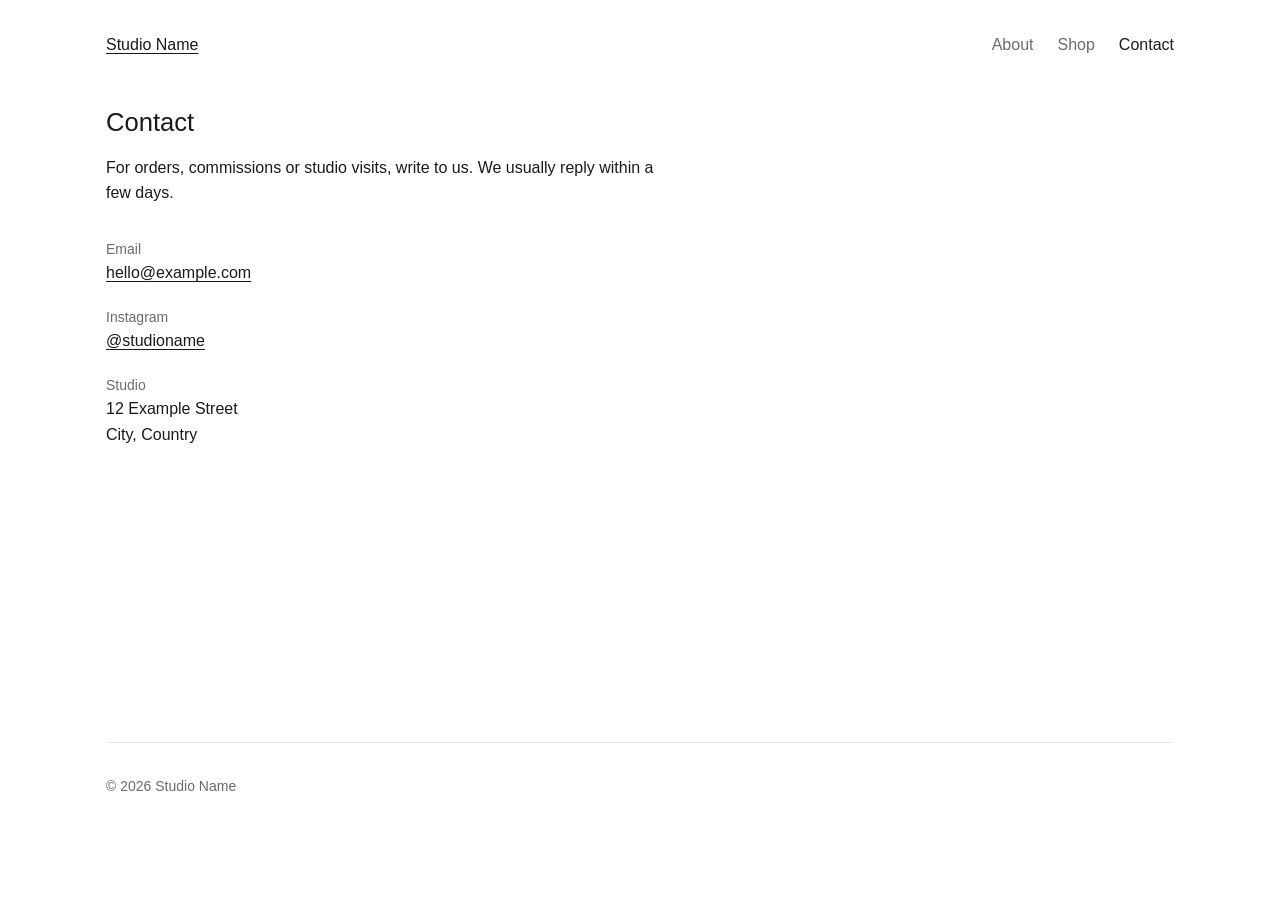
==== contact.html @ 9892587d "Initial commit" ====
<!doctype html>
<html lang="en">
<head>
  <meta charset="utf-8">
  <meta name="viewport" content="width=device-width, initial-scale=1">
  <title>Contact — Studio Name</title>
  <meta name="description" content="Get in touch with Studio Name.">
  <link rel="stylesheet" href="styles.css">
</head>
<body>
<div class="page">

  <header>
    <a href="index.html" class="evaevaevaluation">Studio Name</a>
    <nav>
      <a href="index.html">About</a>
      <a href="shop.html">Shop</a>
      <a href="contact.html" aria-current="page">Contact</a>
    </nav>
  </header>

  <main>
    <!-- ===== CONTACT DETAILS: edit the words and links below.
         The email appears twice on the line (after mailto: and between the tags). ===== -->
    <section class="contact">
      <h1>Contact</h1>
      <p>For orders, commissions or studio visits, write to us. We usually reply within a few days.</p>

      <dl>
        <dt>Email</dt>
        <dd><a href="mailto:hello@example.com">hello@example.com</a></dd>

        <dt>Instagram</dt>
        <dd><a href="https://instagram.com/studioname">@studioname</a></dd>

        <dt>Studio</dt>
        <dd>12 Example Street<br>City, Country</dd>
      </dl>
    </section>
  </main>

  <footer>
    <p>© 2026 Studio Name</p>
  </footer>

</div>
<script src="js/birds.js"></script>
</body>
</html>
---- styles.css ----
/* =========================================================
   Shared styles for every page.
   Change the look of the whole site by editing these values.
   ========================================================= */
:root {
  --bg: #ffffff;
  --text: #1a1a1a;
  --muted: #6b6b6b;          /* captions, prices, small text */
  --line: #e6e6e6;           /* thin dividers */
  --font: Arial, sans-serif;
  --size: 16px;              /* base text size */
  --max: 1100px;             /* maximum page width */
  --gap: 24px;               /* space between pictures */
}

* { box-sizing: border-box; }

body {
  margin: 0;
  background: var(--bg);
  color: var(--text);
  font: 400 var(--size)/1.6 var(--font);
}

h1, h2, h3, strong, b { font-weight: 400; }
h1 { font-size: 1.6rem; line-height: 1.3; margin: 0 0 16px; }
h2 { font-size: 1.15rem; margin: 0 0 8px; }
h3 { font-size: 1rem; margin: 12px 0 2px; }
p { margin: 0 0 16px; }
a { color: inherit; text-underline-offset: 3px; }
img { display: block; max-width: 100%; }

/* Page layout */
.page { max-width: var(--max); margin: 0 auto; padding: 0 16px; }

header {
  display: flex; justify-content: space-between; align-items: baseline; flex-wrap: wrap; gap: 12px;
  padding: 32px 0 48px;
}
.site-name { text-decoration: none; }
nav { display: flex; gap: 24px; }
nav a { text-decoration: none; color: var(--muted); }
nav a:hover, nav a[aria-current="page"] { color: var(--text); }

main { min-height: 60vh; }

.intro { max-width: 560px; margin-bottom: 64px; }

footer {
  margin-top: 96px; padding: 32px 0;
  border-top: 1px solid var(--line);
  color: var(--muted); font-size: .875rem;
}

/* Picture grid (home + shop) */
.grid {
  display: grid; gap: var(--gap);
  grid-template-columns: repeat(auto-fill, minmax(260px, 1fr));
}
.grid figure, .item { margin: 0; }
.grid img {
  width: 100%; aspect-ratio: 4 / 5; object-fit: cover;
  background: #f4f4f4;
}
figcaption, .price { color: var(--muted); font-size: .875rem; margin-top: 8px; }
.item p { margin: 0; }

/* Shop: delivery picker and buy buttons */
.delivery { display: flex; align-items: baseline; gap: 12px; flex-wrap: wrap; margin-bottom: 40px; }
.delivery label { color: var(--muted); font-size: .875rem; }
select {
  font: inherit; color: var(--text); background: var(--bg);
  border: 0; border-bottom: 1px solid var(--text); border-radius: 0;
  padding: 4px 0;
}
.buy {
  font: inherit; font-size: .875rem; color: var(--text);
  background: none; border: 0; padding: 0; margin-top: 8px;
  text-decoration: underline; text-underline-offset: 3px; cursor: pointer;
}
.buy:disabled { color: var(--muted); cursor: default; }
.shop-error { color: var(--text); font-size: .875rem; margin: -24px 0 40px; }

/* Contact page */
.contact { max-width: 560px; }
.contact dl { margin: 32px 0 0; }
.contact dt { color: var(--muted); font-size: .875rem; }
.contact dd { margin: 0 0 20px; }

@media (max-width: 600px) {
  header { padding: 24px 0 32px; }
  nav { gap: 16px; }
}

/* Birds that follow the mouse (js/birds.js) */
.birds { position: fixed; inset: 0; width: 100%; height: 100%; pointer-events: none; z-index: 999; }
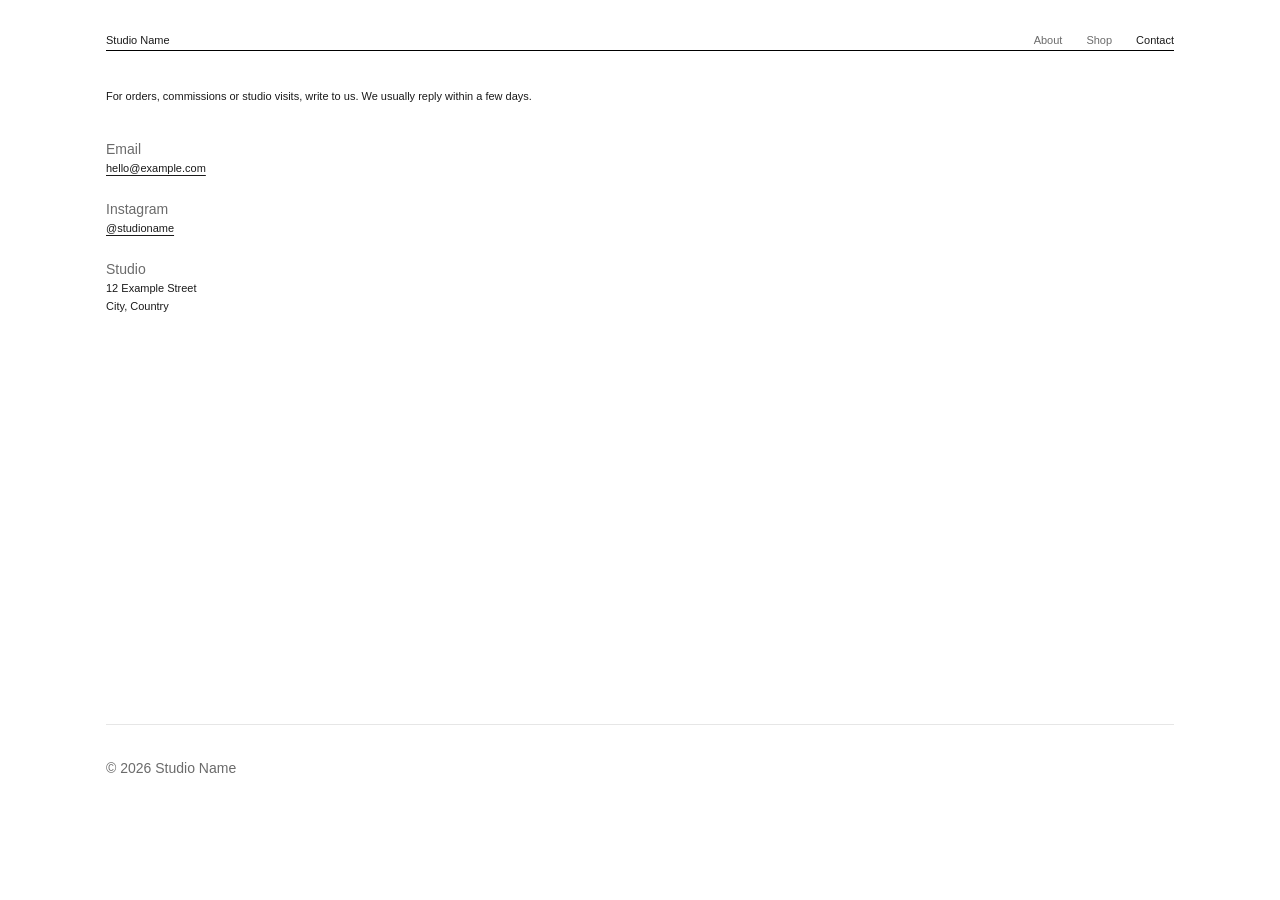
==== commit 2eb695a0: "smaller font" ====
--- a/contact.html
+++ b/contact.html
@@ -11,7 +11,7 @@
 <div class="page">
 
   <header>
-    <a href="index.html" class="evaevaevaluation">Studio Name</a>
+    <a href="index.html" class="site-name">Studio Name</a>
     <nav>
       <a href="index.html">About</a>
       <a href="shop.html">Shop</a>
@@ -23,7 +23,6 @@
     <!-- ===== CONTACT DETAILS: edit the words and links below.
          The email appears twice on the line (after mailto: and between the tags). ===== -->
     <section class="contact">
-      <h1>Contact</h1>
       <p>For orders, commissions or studio visits, write to us. We usually reply within a few days.</p>
 
       <dl>
--- a/styles.css
+++ b/styles.css
@@ -8,7 +8,7 @@
   --muted: #6b6b6b;          /* captions, prices, small text */
   --line: #e6e6e6;           /* thin dividers */
   --font: Arial, sans-serif;
-  --size: 16px;              /* base text size */
+  --size: 11px;              /* base text size */
   --max: 1100px;             /* maximum page width */
   --gap: 24px;               /* space between pictures */
 }
@@ -35,7 +35,9 @@
 
 header {
   display: flex; justify-content: space-between; align-items: baseline; flex-wrap: wrap; gap: 12px;
-  padding: 32px 0 48px;
+  padding: 32px 0 0;
+  border-bottom: 1px solid #000;
+  margin-bottom: 1cm;
 }
 .site-name { text-decoration: none; }
 nav { display: flex; gap: 24px; }
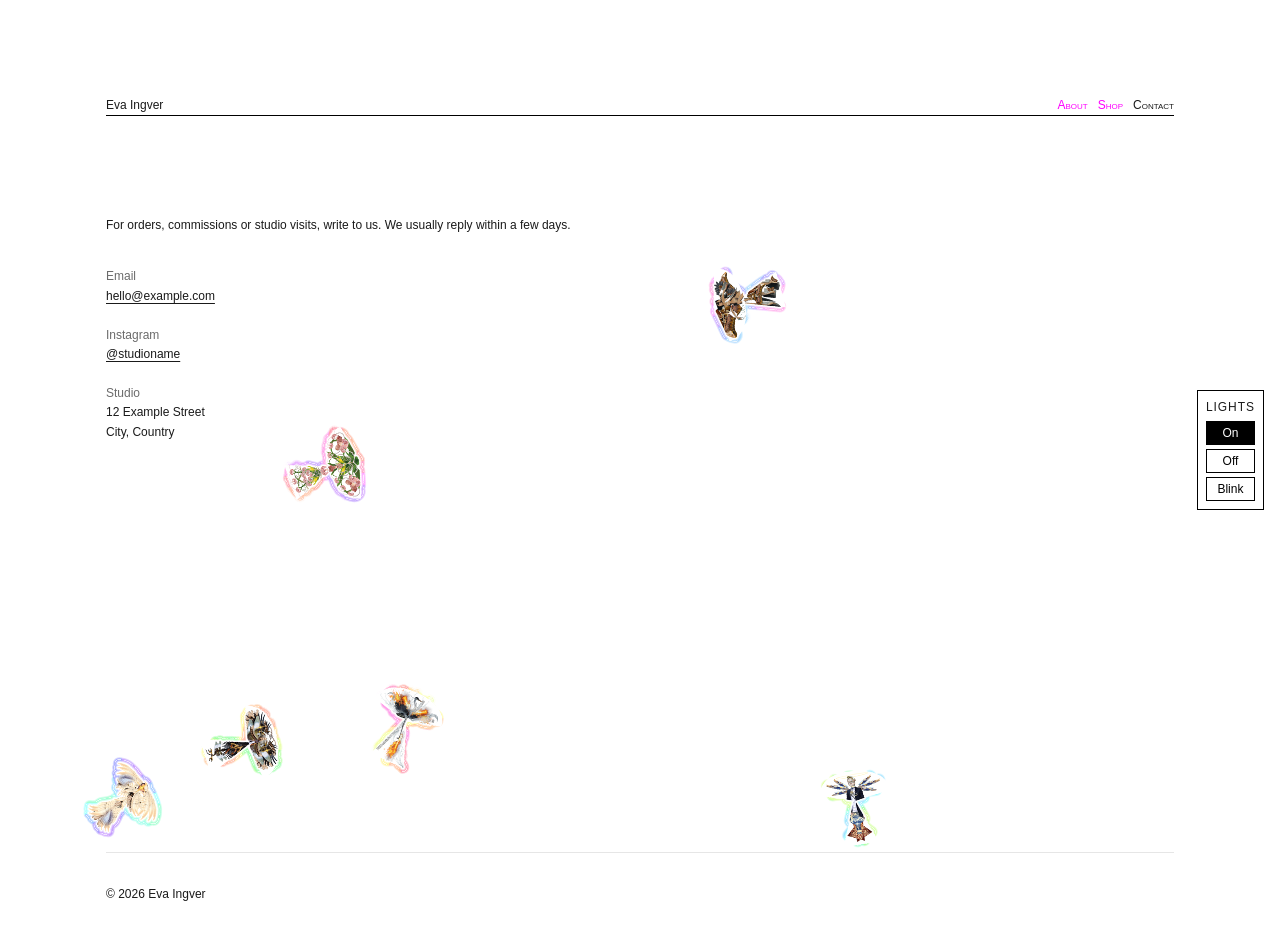
==== commit 308f0898: "more space under header" ====
--- a/contact.html
+++ b/contact.html
@@ -11,7 +11,7 @@
 <div class="page">
 
   <header>
-    <a href="index.html" class="site-name">Studio Name</a>
+    <a href="index.html" class="site-name">Eva Ingver</a>
     <nav>
       <a href="index.html">About</a>
       <a href="shop.html">Shop</a>
@@ -22,9 +22,12 @@
   <main>
     <!-- ===== CONTACT DETAILS: edit the words and links below.
          The email appears twice on the line (after mailto: and between the tags). ===== -->
+    <section class="intro intro--far"></section>
     <section class="contact">
       <p>For orders, commissions or studio visits, write to us. We usually reply within a few days.</p>
-
+      <section>
+      <section></section>
+      <section></section>
       <dl>
         <dt>Email</dt>
         <dd><a href="mailto:hello@example.com">hello@example.com</a></dd>
@@ -39,7 +42,7 @@
   </main>
 
   <footer>
-    <p>© 2026 Studio Name</p>
+    <p>© 2026 Eva Ingver</p>
   </footer>
 
 </div>
--- a/styles.css
+++ b/styles.css
@@ -5,10 +5,11 @@
 :root {
   --bg: #ffffff;
   --text: #1a1a1a;
-  --muted: #6b6b6b;          /* captions, prices, small text */
+  --muted: #6b6b6b;          /* captions, small text */
+  --titles: #ff00ff;         /* menu links */
   --line: #e6e6e6;           /* thin dividers */
   --font: Arial, sans-serif;
-  --size: 11px;              /* base text size */
+  --size: 12px;              /* base text size */
   --max: 1100px;             /* maximum page width */
   --gap: 24px;               /* space between pictures */
 }
@@ -22,10 +23,12 @@
   font: 400 var(--size)/1.6 var(--font);
 }
 
+/* One font and size for all text: change --font and --size at the top to change it everywhere. */
 h1, h2, h3, strong, b { font-weight: 400; }
-h1 { font-size: 1.6rem; line-height: 1.3; margin: 0 0 16px; }
-h2 { font-size: 1.15rem; margin: 0 0 8px; }
-h3 { font-size: 1rem; margin: 12px 0 2px; }
+button, input, select, textarea { font: inherit; }
+h1 { font-size: inherit; margin: 0 0 16px; }
+h2 { font-size: inherit; margin: 0 0 8px; }
+h3 { font-size: inherit; margin: 12px 0 2px; }
 p { margin: 0 0 16px; }
 a { color: inherit; text-underline-offset: 3px; }
 img { display: block; max-width: 100%; }
@@ -35,23 +38,25 @@
 
 header {
   display: flex; justify-content: space-between; align-items: baseline; flex-wrap: wrap; gap: 12px;
-  padding: 32px 0 0;
+  padding: 96px 0 0;              /* room above the line for the resting birds */
   border-bottom: 1px solid #000;
   margin-bottom: 1cm;
 }
 .site-name { text-decoration: none; }
-nav { display: flex; gap: 24px; }
-nav a { text-decoration: none; color: var(--muted); }
+nav { display: flex; gap: 10px; }     /* space between Work, Shop, Contact */
+nav a { text-decoration: none; color: var(--titles); font-variant: small-caps; }
 nav a:hover, nav a[aria-current="page"] { color: var(--text); }
 
 main { min-height: 60vh; }
 
 .intro { max-width: 560px; margin-bottom: 64px; }
+.intro--far { margin-top: var(--intro-space); }   /* home page sentence, far below the header */
+:root { --intro-space: 100px; }                   /* how far: make it bigger or smaller */
 
 footer {
   margin-top: 96px; padding: 32px 0;
   border-top: 1px solid var(--line);
-  color: var(--muted); font-size: .875rem;
+  color: var(--text);
 }
 
 /* Picture grid (home + shop) */
@@ -59,40 +64,129 @@
   display: grid; gap: var(--gap);
   grid-template-columns: repeat(auto-fill, minmax(260px, 1fr));
 }
+/* Shop pictures: each at least this wide (bigger number = bigger pictures, fewer per row) */
+:root { --shop-picture: 420px; }
+.shop .grid { grid-template-columns: repeat(auto-fill, minmax(min(var(--shop-picture), 100%), 1fr)); }
 .grid figure, .item { margin: 0; }
 .grid img {
   width: 100%; aspect-ratio: 4 / 5; object-fit: cover;
   background: #f4f4f4;
 }
-figcaption, .price { color: var(--muted); font-size: .875rem; margin-top: 8px; }
+/* Picture row (home): stacked images with varied widths */
+.row {
+  display: flex;
+  flex-direction: column;
+  gap: 72px;
+}
+.row figure {
+  margin: 0;
+  display: flex;
+  flex-direction: column;
+  align-items: flex-start;
+}
+.row figure:nth-child(1) { width: min(100%, 430px); }
+.row figure:nth-child(2) { width: min(100%, 760px); }
+.row figure:nth-child(3) { width: min(100%, 560px); }
+.row figure:nth-child(4) { width: min(100%, 680px); }
+.row img {
+  width: 100%;
+  height: auto;
+  background: #f4f4f4;
+}
+@media (max-width: 700px) {
+  .row { gap: 48px; }
+  .row figure { width: 100% !important; }
+}
+
+figcaption { color: var(--muted); margin-top: 8px; }
+.price { color: var(--text); margin-top: 4px; }
 .item p { margin: 0; }
+.item .name { margin-top: 12px; }
+.item--link .name a { text-decoration: none; }
+.item--link:hover .name a { text-decoration: underline; }
 
 /* Shop: delivery picker and buy buttons */
 .delivery { display: flex; align-items: baseline; gap: 12px; flex-wrap: wrap; margin-bottom: 40px; }
-.delivery label { color: var(--muted); font-size: .875rem; }
+.delivery label { color: var(--muted); }
 select {
   font: inherit; color: var(--text); background: var(--bg);
   border: 0; border-bottom: 1px solid var(--text); border-radius: 0;
   padding: 4px 0;
 }
 .buy {
-  font: inherit; font-size: .875rem; color: var(--text);
-  background: none; border: 0; padding: 0; margin-top: 8px;
-  text-decoration: underline; text-underline-offset: 3px; cursor: pointer;
+  display: block;                       /* on its own line, under the colour box */
+  font: inherit; color: var(--text);
+  background: none; border: 0; padding: 0; margin-top: 16px;
+  text-decoration: none; cursor: pointer;
 }
+.buy:hover { opacity: .6; }
 .buy:disabled { color: var(--muted); cursor: default; }
-.shop-error { color: var(--text); font-size: .875rem; margin: -24px 0 40px; }
+.shop-error { color: var(--text); margin: -24px 0 40px; }
+
+/* Shop grid: each piece opens its own page */
+.item--link { cursor: pointer; }
+.item--link h2 a, .item--link h3 a { text-decoration: none; }
+.item--link:hover h2 a, .item--link:hover h3 a { text-decoration: underline; }
+
+/* A single piece (piece.html) */
+.piece { display: grid; grid-template-columns: 1fr 1fr; gap: 48px; align-items: start; }
+.piece > img { width: 100%; aspect-ratio: 4 / 5; object-fit: cover; background: #f4f4f4; }
+.piece-details { max-width: 420px; }
+.piece-details .price { margin: 0 0 16px; }
+.piece-details .delivery { margin: 24px 0 16px; }
+.piece-details .shop-error { margin: 12px 0 0; }
+.piece-missing { color: var(--muted); }
+.share {
+  display: flex; align-items: center; gap: 6px;
+  margin-top: 16px; padding: 0; border: 0; background: none;
+  font: inherit; color: var(--text); cursor: pointer;
+}
+.share__icon { flex: none; margin-top: -2px; }   /* the arrow sits a touch high, like Apple's */
+.share:hover span { text-decoration: underline; text-underline-offset: 3px; }
+
+/* The colour switch on a piece's page: same look as the Lights switch, but in the page */
+.led-switch.led-switch--inline {
+  position: static; transform: none; z-index: auto;
+  display: inline-flex; flex-direction: row; flex-wrap: wrap; align-items: center;
+  margin-top: 24px;
+}
+.led-switch--inline .led-switch__label { padding: 0 6px 0 2px; }
+.led-switch__swatch {
+  display: inline-block; width: 8px; height: 8px; margin-right: 6px; border-radius: 50%;
+  background: var(--swatch); vertical-align: middle;
+  box-shadow: 0 0 6px var(--swatch);
+}
 
 /* Contact page */
 .contact { max-width: 560px; }
 .contact dl { margin: 32px 0 0; }
-.contact dt { color: var(--muted); font-size: .875rem; }
+.contact dt { color: var(--muted); }
 .contact dd { margin: 0 0 20px; }
 
-@media (max-width: 600px) {
-  header { padding: 24px 0 32px; }
-  nav { gap: 16px; }
+@media (max-width: 700px) {
+  .piece { grid-template-columns: 1fr; gap: 24px; }
 }
 
-/* Birds that follow the mouse (js/birds.js) */
-.birds { position: fixed; inset: 0; width: 100%; height: 100%; pointer-events: none; z-index: 999; }
+@media (max-width: 600px) {
+  header { padding: 96px 0 32px; }
+  nav { gap: 10px; }
+}
+
+/* Birds that follow the mouse (js/birds.js). They float above the page and never block clicks. */
+.birds-canvas { position: fixed; inset: 0; z-index: 1000; pointer-events: none; display: block; }
+
+/* The small on / off / blink control for the birds' lights, on the right edge of the page. */
+.led-switch {
+  position: fixed; right: 16px; top: 50%; transform: translateY(-50%); z-index: 1001;
+  display: flex; flex-direction: column; gap: 4px; padding: 8px;
+  background: #fff; border: 1px solid #000;
+  font: 400 var(--size)/1 var(--font);
+}
+.led-switch__label { padding: 2px 0 4px; text-align: center; text-transform: uppercase; letter-spacing: 0.08em; }
+.led-switch button {
+  padding: 5px 10px; border: 1px solid #000; background: #fff; color: #000;
+  font: inherit; cursor: pointer;
+}
+.led-switch button:hover { background: #f2f2f2; }
+.led-switch button[aria-pressed="true"] { background: #000; color: #fff; }
+.led-switch button:focus-visible { outline: 2px solid #000; outline-offset: 2px; }
